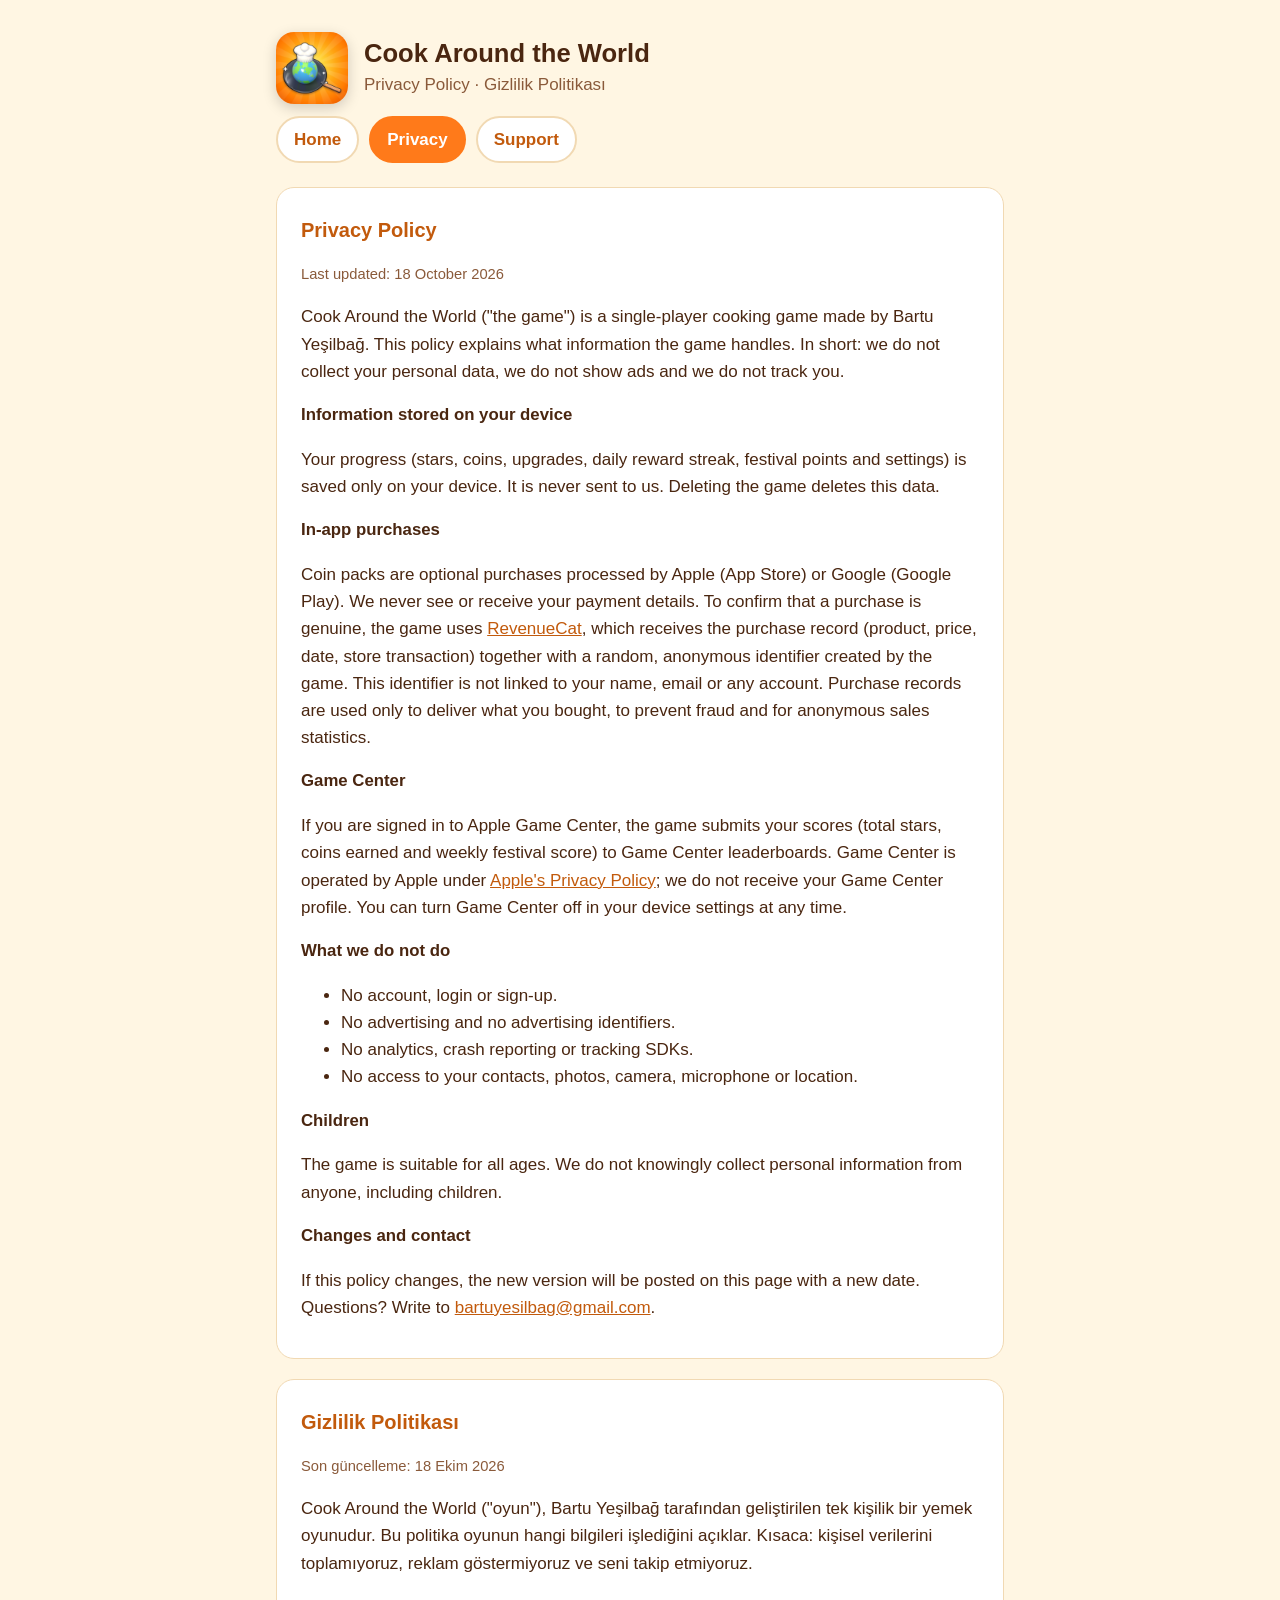
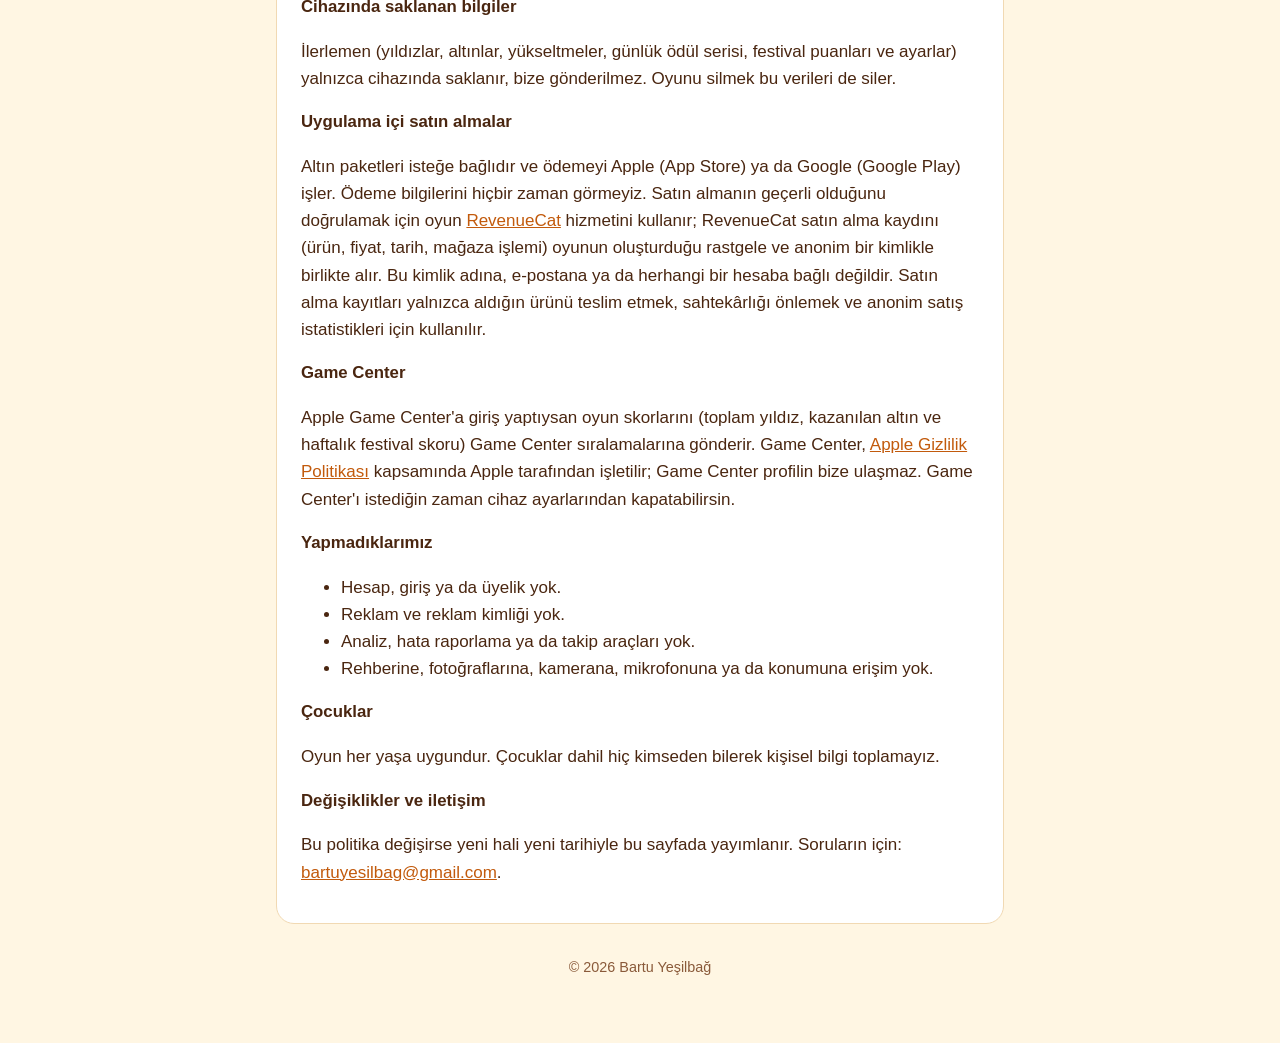
==== privacy.html @ 9411da24 "Privacy policy and support pages Co-Authored-By: Claude Opus 5.5 <noreply@anthropic.com>" ====
<!doctype html>
<html lang="en">
<head>
<meta charset="utf-8">
<meta name="viewport" content="width=device-width, initial-scale=1">
<title>Privacy Policy – Cook Around the World</title>
<link rel="icon" href="icon.png">
<link rel="stylesheet" href="style.css">
</head>
<body>
<main>
<header>
  <img src="icon.png" alt="">
  <div><h1>Cook Around the World</h1><p>Privacy Policy · Gizlilik Politikası</p></div>
</header>
<nav><a href="index.html">Home</a><a class="on" href="privacy.html">Privacy</a><a href="support.html">Support</a></nav>

<section lang="en">
<h2>Privacy Policy</h2>
<p class="muted">Last updated: 18 October 2026</p>
<p>Cook Around the World ("the game") is a single-player cooking game made by Bartu Yeşilbağ. This policy explains what
information the game handles. In short: we do not collect your personal data, we do not show ads and we do not track you.</p>

<h3>Information stored on your device</h3>
<p>Your progress (stars, coins, upgrades, daily reward streak, festival points and settings) is saved only on your device.
It is never sent to us. Deleting the game deletes this data.</p>

<h3>In-app purchases</h3>
<p>Coin packs are optional purchases processed by Apple (App Store) or Google (Google Play). We never see or receive your
payment details. To confirm that a purchase is genuine, the game uses <a href="https://www.revenuecat.com/privacy">RevenueCat</a>,
which receives the purchase record (product, price, date, store transaction) together with a random, anonymous identifier
created by the game. This identifier is not linked to your name, email or any account. Purchase records are used only to
deliver what you bought, to prevent fraud and for anonymous sales statistics.</p>

<h3>Game Center</h3>
<p>If you are signed in to Apple Game Center, the game submits your scores (total stars, coins earned and weekly festival
score) to Game Center leaderboards. Game Center is operated by Apple under
<a href="https://www.apple.com/legal/privacy/">Apple's Privacy Policy</a>; we do not receive your Game Center profile.
You can turn Game Center off in your device settings at any time.</p>

<h3>What we do not do</h3>
<ul>
  <li>No account, login or sign-up.</li>
  <li>No advertising and no advertising identifiers.</li>
  <li>No analytics, crash reporting or tracking SDKs.</li>
  <li>No access to your contacts, photos, camera, microphone or location.</li>
</ul>

<h3>Children</h3>
<p>The game is suitable for all ages. We do not knowingly collect personal information from anyone, including children.</p>

<h3>Changes and contact</h3>
<p>If this policy changes, the new version will be posted on this page with a new date. Questions? Write to
<a href="mailto:bartuyesilbag@gmail.com">bartuyesilbag@gmail.com</a>.</p>
</section>

<section lang="tr">
<h2>Gizlilik Politikası</h2>
<p class="muted">Son güncelleme: 18 Ekim 2026</p>
<p>Cook Around the World ("oyun"), Bartu Yeşilbağ tarafından geliştirilen tek kişilik bir yemek oyunudur. Bu politika oyunun
hangi bilgileri işlediğini açıklar. Kısaca: kişisel verilerini toplamıyoruz, reklam göstermiyoruz ve seni takip etmiyoruz.</p>

<h3>Cihazında saklanan bilgiler</h3>
<p>İlerlemen (yıldızlar, altınlar, yükseltmeler, günlük ödül serisi, festival puanları ve ayarlar) yalnızca cihazında
saklanır, bize gönderilmez. Oyunu silmek bu verileri de siler.</p>

<h3>Uygulama içi satın almalar</h3>
<p>Altın paketleri isteğe bağlıdır ve ödemeyi Apple (App Store) ya da Google (Google Play) işler. Ödeme bilgilerini hiçbir
zaman görmeyiz. Satın almanın geçerli olduğunu doğrulamak için oyun <a href="https://www.revenuecat.com/privacy">RevenueCat</a>
hizmetini kullanır; RevenueCat satın alma kaydını (ürün, fiyat, tarih, mağaza işlemi) oyunun oluşturduğu rastgele ve
anonim bir kimlikle birlikte alır. Bu kimlik adına, e-postana ya da herhangi bir hesaba bağlı değildir. Satın alma kayıtları
yalnızca aldığın ürünü teslim etmek, sahtekârlığı önlemek ve anonim satış istatistikleri için kullanılır.</p>

<h3>Game Center</h3>
<p>Apple Game Center'a giriş yaptıysan oyun skorlarını (toplam yıldız, kazanılan altın ve haftalık festival skoru)
Game Center sıralamalarına gönderir. Game Center, <a href="https://www.apple.com/tr/legal/privacy/">Apple Gizlilik
Politikası</a> kapsamında Apple tarafından işletilir; Game Center profilin bize ulaşmaz. Game Center'ı istediğin zaman
cihaz ayarlarından kapatabilirsin.</p>

<h3>Yapmadıklarımız</h3>
<ul>
  <li>Hesap, giriş ya da üyelik yok.</li>
  <li>Reklam ve reklam kimliği yok.</li>
  <li>Analiz, hata raporlama ya da takip araçları yok.</li>
  <li>Rehberine, fotoğraflarına, kamerana, mikrofonuna ya da konumuna erişim yok.</li>
</ul>

<h3>Çocuklar</h3>
<p>Oyun her yaşa uygundur. Çocuklar dahil hiç kimseden bilerek kişisel bilgi toplamayız.</p>

<h3>Değişiklikler ve iletişim</h3>
<p>Bu politika değişirse yeni hali yeni tarihiyle bu sayfada yayımlanır. Soruların için:
<a href="mailto:bartuyesilbag@gmail.com">bartuyesilbag@gmail.com</a>.</p>
</section>
<footer>© 2026 Bartu Yeşilbağ</footer>
</main>
</body>
</html>
---- style.css ----
:root {
  --bg: #fff6e3;
  --card: #ffffff;
  --ink: #4a2610;
  --muted: #8a5a3a;
  --accent: #ff7a1a;
  --accent-dark: #c25a0c;
  --line: #f1d9b3;
}
@media (prefers-color-scheme: dark) {
  :root {
    --bg: #1f140d;
    --card: #2b1c12;
    --ink: #fbe9d4;
    --muted: #d9b48f;
    --accent: #ff9a3d;
    --accent-dark: #ffb26b;
    --line: #4a3020;
  }
}
* { box-sizing: border-box; }
body {
  margin: 0;
  background: var(--bg);
  color: var(--ink);
  font: 17px/1.6 -apple-system, BlinkMacSystemFont, "Segoe UI", Roboto, Helvetica, Arial, sans-serif;
}
main { max-width: 760px; margin: 0 auto; padding: 32px 16px 64px; }
header { display: flex; align-items: center; gap: 16px; margin-bottom: 8px; }
header img { width: 72px; height: 72px; border-radius: 18px; box-shadow: 0 4px 14px rgba(0,0,0,.18); }
header h1 { margin: 0; font-size: 1.6rem; line-height: 1.2; }
header p { margin: 2px 0 0; color: var(--muted); }
nav { margin: 12px 0 24px; display: flex; gap: 10px; flex-wrap: wrap; }
nav a, .button {
  display: inline-block; padding: 8px 16px; border-radius: 999px; text-decoration: none; font-weight: 600;
  background: var(--card); color: var(--accent-dark); border: 2px solid var(--line);
}
nav a.on { background: var(--accent); color: #fff; border-color: var(--accent); }
section { background: var(--card); border: 1px solid var(--line); border-radius: 18px; padding: 8px 24px 20px; margin-bottom: 20px; }
h2 { color: var(--accent-dark); margin-top: 18px; font-size: 1.25rem; }
h3 { margin-bottom: 4px; font-size: 1.05rem; }
a { color: var(--accent-dark); }
.muted { color: var(--muted); font-size: .92rem; }
footer { color: var(--muted); font-size: .9rem; text-align: center; margin-top: 32px; }
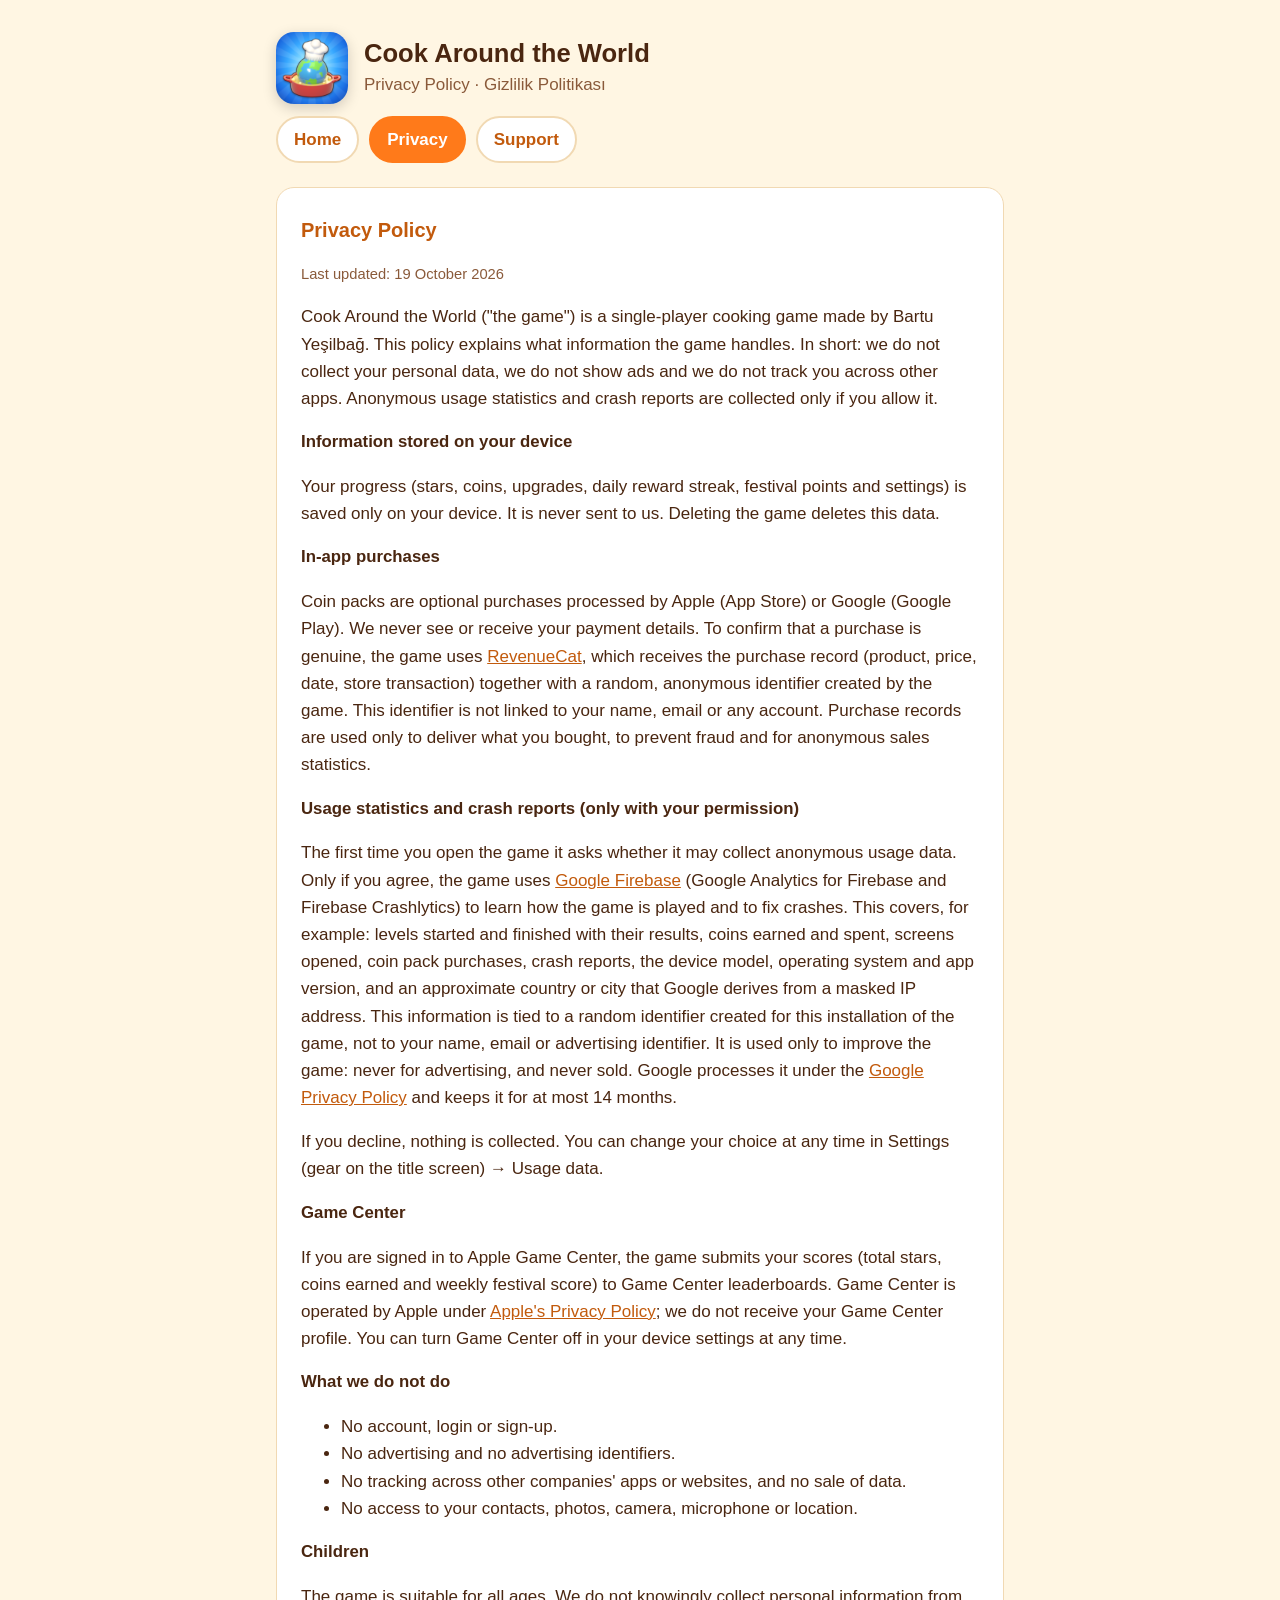
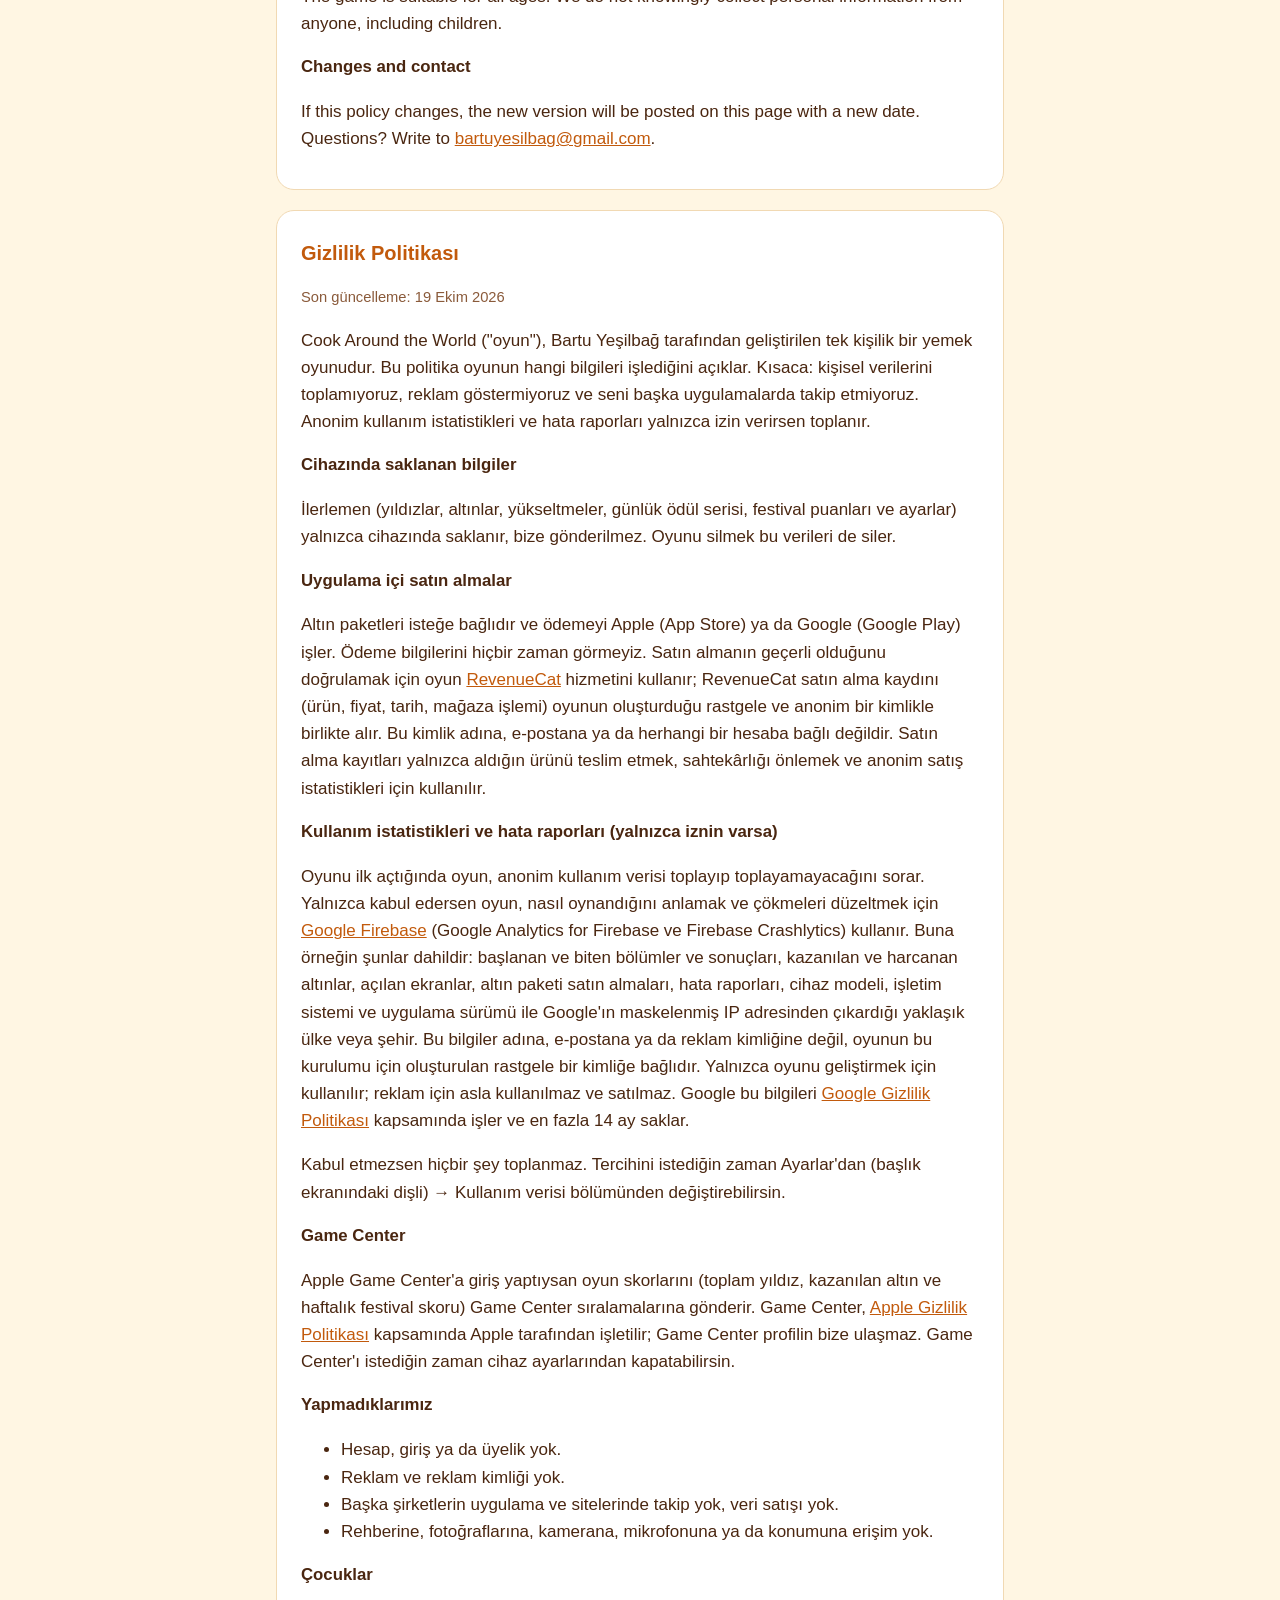
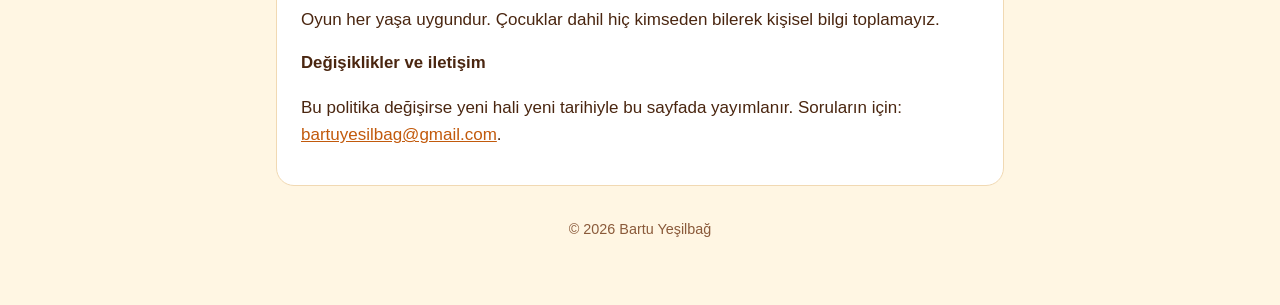
==== commit 772abe14: "Privacy policy: optional Firebase Analytics and Crashlytics (only with the player's consent) Co-Auth" ====
--- a/privacy.html
+++ b/privacy.html
@@ -17,9 +17,10 @@
 
 <section lang="en">
 <h2>Privacy Policy</h2>
-<p class="muted">Last updated: 18 October 2026</p>
+<p class="muted">Last updated: 19 October 2026</p>
 <p>Cook Around the World ("the game") is a single-player cooking game made by Bartu Yeşilbağ. This policy explains what
-information the game handles. In short: we do not collect your personal data, we do not show ads and we do not track you.</p>
+information the game handles. In short: we do not collect your personal data, we do not show ads and we do not track you
+across other apps. Anonymous usage statistics and crash reports are collected only if you allow it.</p>
 
 <h3>Information stored on your device</h3>
 <p>Your progress (stars, coins, upgrades, daily reward streak, festival points and settings) is saved only on your device.
@@ -32,6 +33,18 @@
 created by the game. This identifier is not linked to your name, email or any account. Purchase records are used only to
 deliver what you bought, to prevent fraud and for anonymous sales statistics.</p>
 
+<h3>Usage statistics and crash reports (only with your permission)</h3>
+<p>The first time you open the game it asks whether it may collect anonymous usage data. Only if you agree, the game uses
+<a href="https://firebase.google.com/support/privacy">Google Firebase</a> (Google Analytics for Firebase and Firebase
+Crashlytics) to learn how the game is played and to fix crashes. This covers, for example: levels started and finished
+with their results, coins earned and spent, screens opened, coin pack purchases, crash reports, the device model, operating
+system and app version, and an approximate country or city that Google derives from a masked IP address. This information is
+tied to a random identifier created for this installation of the game, not to your name, email or advertising identifier.
+It is used only to improve the game: never for advertising, and never sold. Google processes it under the
+<a href="https://policies.google.com/privacy">Google Privacy Policy</a> and keeps it for at most 14 months.</p>
+<p>If you decline, nothing is collected. You can change your choice at any time in Settings (gear on the title screen) →
+Usage data.</p>
+
 <h3>Game Center</h3>
 <p>If you are signed in to Apple Game Center, the game submits your scores (total stars, coins earned and weekly festival
 score) to Game Center leaderboards. Game Center is operated by Apple under
@@ -42,7 +55,7 @@
 <ul>
   <li>No account, login or sign-up.</li>
   <li>No advertising and no advertising identifiers.</li>
-  <li>No analytics, crash reporting or tracking SDKs.</li>
+  <li>No tracking across other companies' apps or websites, and no sale of data.</li>
   <li>No access to your contacts, photos, camera, microphone or location.</li>
 </ul>
 
@@ -56,9 +69,10 @@
 
 <section lang="tr">
 <h2>Gizlilik Politikası</h2>
-<p class="muted">Son güncelleme: 18 Ekim 2026</p>
+<p class="muted">Son güncelleme: 19 Ekim 2026</p>
 <p>Cook Around the World ("oyun"), Bartu Yeşilbağ tarafından geliştirilen tek kişilik bir yemek oyunudur. Bu politika oyunun
-hangi bilgileri işlediğini açıklar. Kısaca: kişisel verilerini toplamıyoruz, reklam göstermiyoruz ve seni takip etmiyoruz.</p>
+hangi bilgileri işlediğini açıklar. Kısaca: kişisel verilerini toplamıyoruz, reklam göstermiyoruz ve seni başka uygulamalarda
+takip etmiyoruz. Anonim kullanım istatistikleri ve hata raporları yalnızca izin verirsen toplanır.</p>
 
 <h3>Cihazında saklanan bilgiler</h3>
 <p>İlerlemen (yıldızlar, altınlar, yükseltmeler, günlük ödül serisi, festival puanları ve ayarlar) yalnızca cihazında
@@ -71,6 +85,18 @@
 anonim bir kimlikle birlikte alır. Bu kimlik adına, e-postana ya da herhangi bir hesaba bağlı değildir. Satın alma kayıtları
 yalnızca aldığın ürünü teslim etmek, sahtekârlığı önlemek ve anonim satış istatistikleri için kullanılır.</p>
 
+<h3>Kullanım istatistikleri ve hata raporları (yalnızca iznin varsa)</h3>
+<p>Oyunu ilk açtığında oyun, anonim kullanım verisi toplayıp toplayamayacağını sorar. Yalnızca kabul edersen oyun, nasıl
+oynandığını anlamak ve çökmeleri düzeltmek için <a href="https://firebase.google.com/support/privacy">Google Firebase</a>
+(Google Analytics for Firebase ve Firebase Crashlytics) kullanır. Buna örneğin şunlar dahildir: başlanan ve biten bölümler ve
+sonuçları, kazanılan ve harcanan altınlar, açılan ekranlar, altın paketi satın almaları, hata raporları, cihaz modeli, işletim
+sistemi ve uygulama sürümü ile Google'ın maskelenmiş IP adresinden çıkardığı yaklaşık ülke veya şehir. Bu bilgiler adına,
+e-postana ya da reklam kimliğine değil, oyunun bu kurulumu için oluşturulan rastgele bir kimliğe bağlıdır. Yalnızca oyunu
+geliştirmek için kullanılır; reklam için asla kullanılmaz ve satılmaz. Google bu bilgileri
+<a href="https://policies.google.com/privacy?hl=tr">Google Gizlilik Politikası</a> kapsamında işler ve en fazla 14 ay saklar.</p>
+<p>Kabul etmezsen hiçbir şey toplanmaz. Tercihini istediğin zaman Ayarlar'dan (başlık ekranındaki dişli) → Kullanım verisi
+bölümünden değiştirebilirsin.</p>
+
 <h3>Game Center</h3>
 <p>Apple Game Center'a giriş yaptıysan oyun skorlarını (toplam yıldız, kazanılan altın ve haftalık festival skoru)
 Game Center sıralamalarına gönderir. Game Center, <a href="https://www.apple.com/tr/legal/privacy/">Apple Gizlilik
@@ -81,7 +107,7 @@
 <ul>
   <li>Hesap, giriş ya da üyelik yok.</li>
   <li>Reklam ve reklam kimliği yok.</li>
-  <li>Analiz, hata raporlama ya da takip araçları yok.</li>
+  <li>Başka şirketlerin uygulama ve sitelerinde takip yok, veri satışı yok.</li>
   <li>Rehberine, fotoğraflarına, kamerana, mikrofonuna ya da konumuna erişim yok.</li>
 </ul>
 
